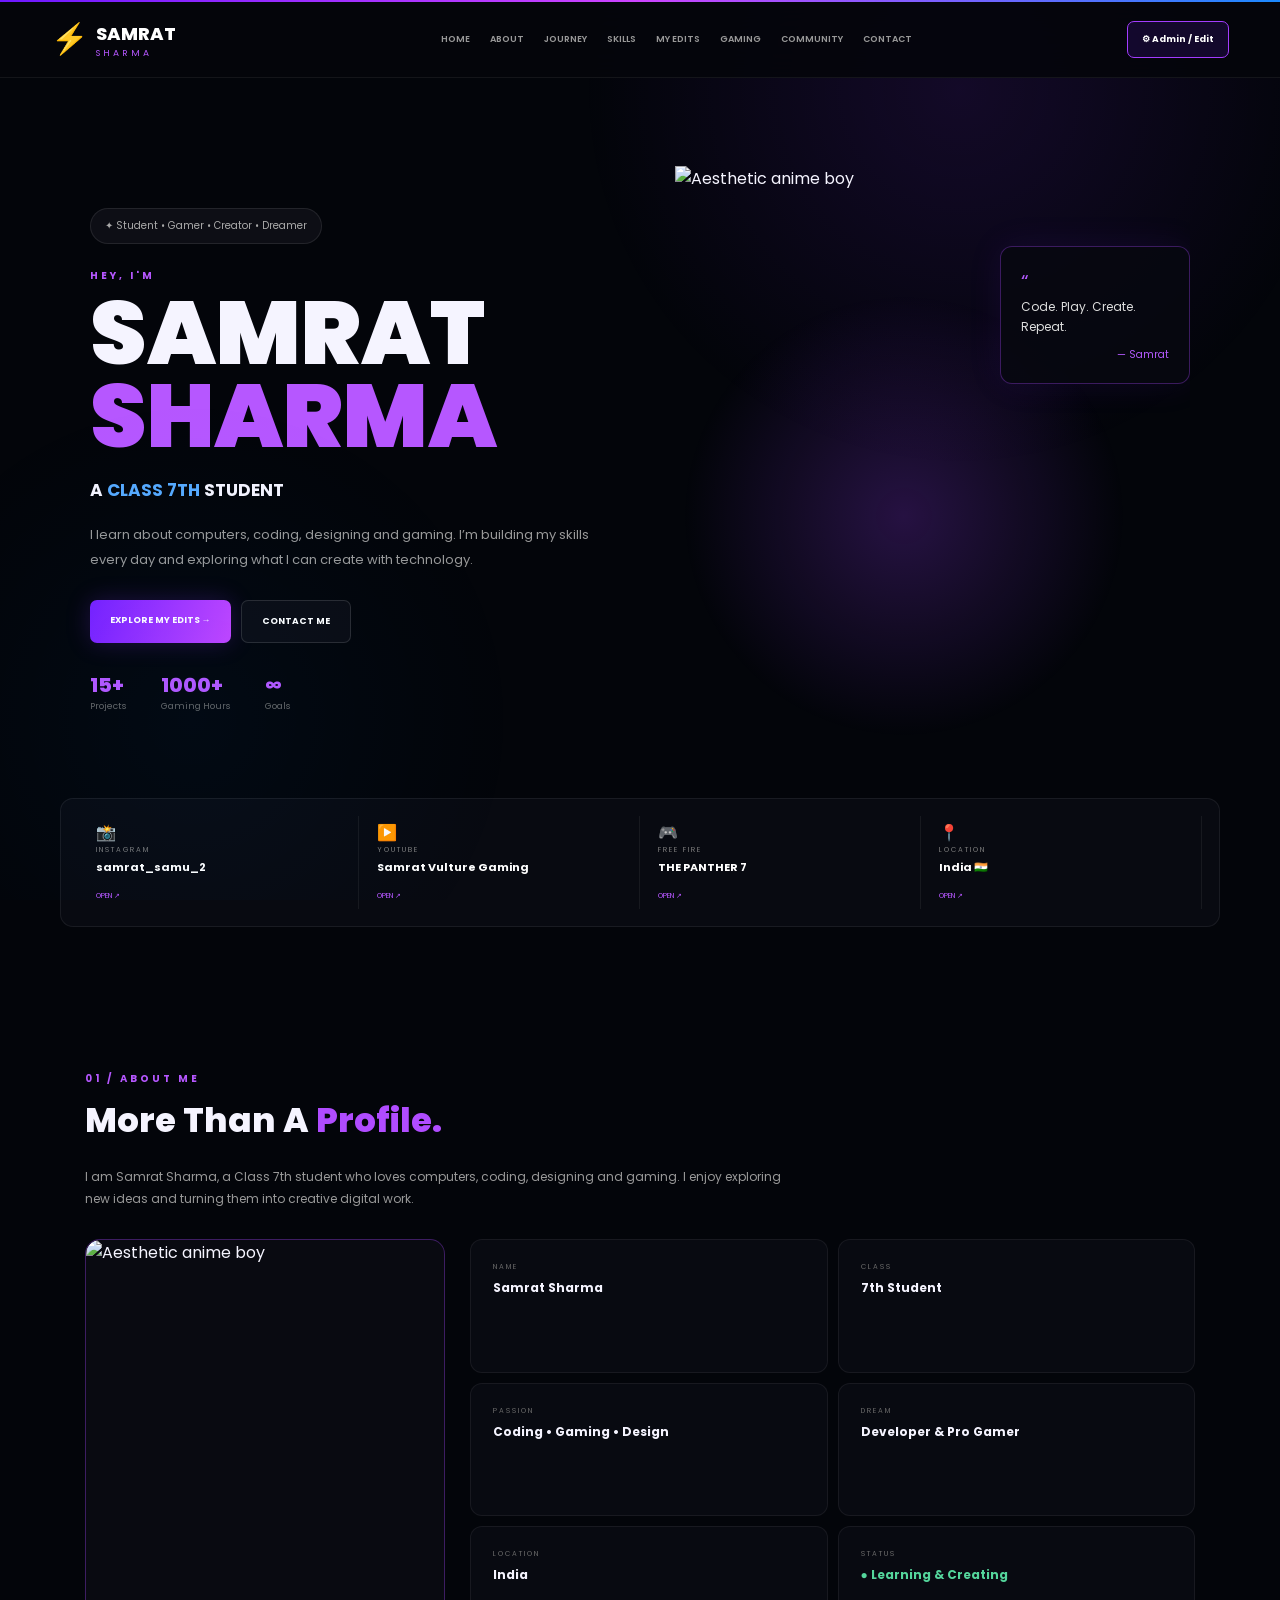
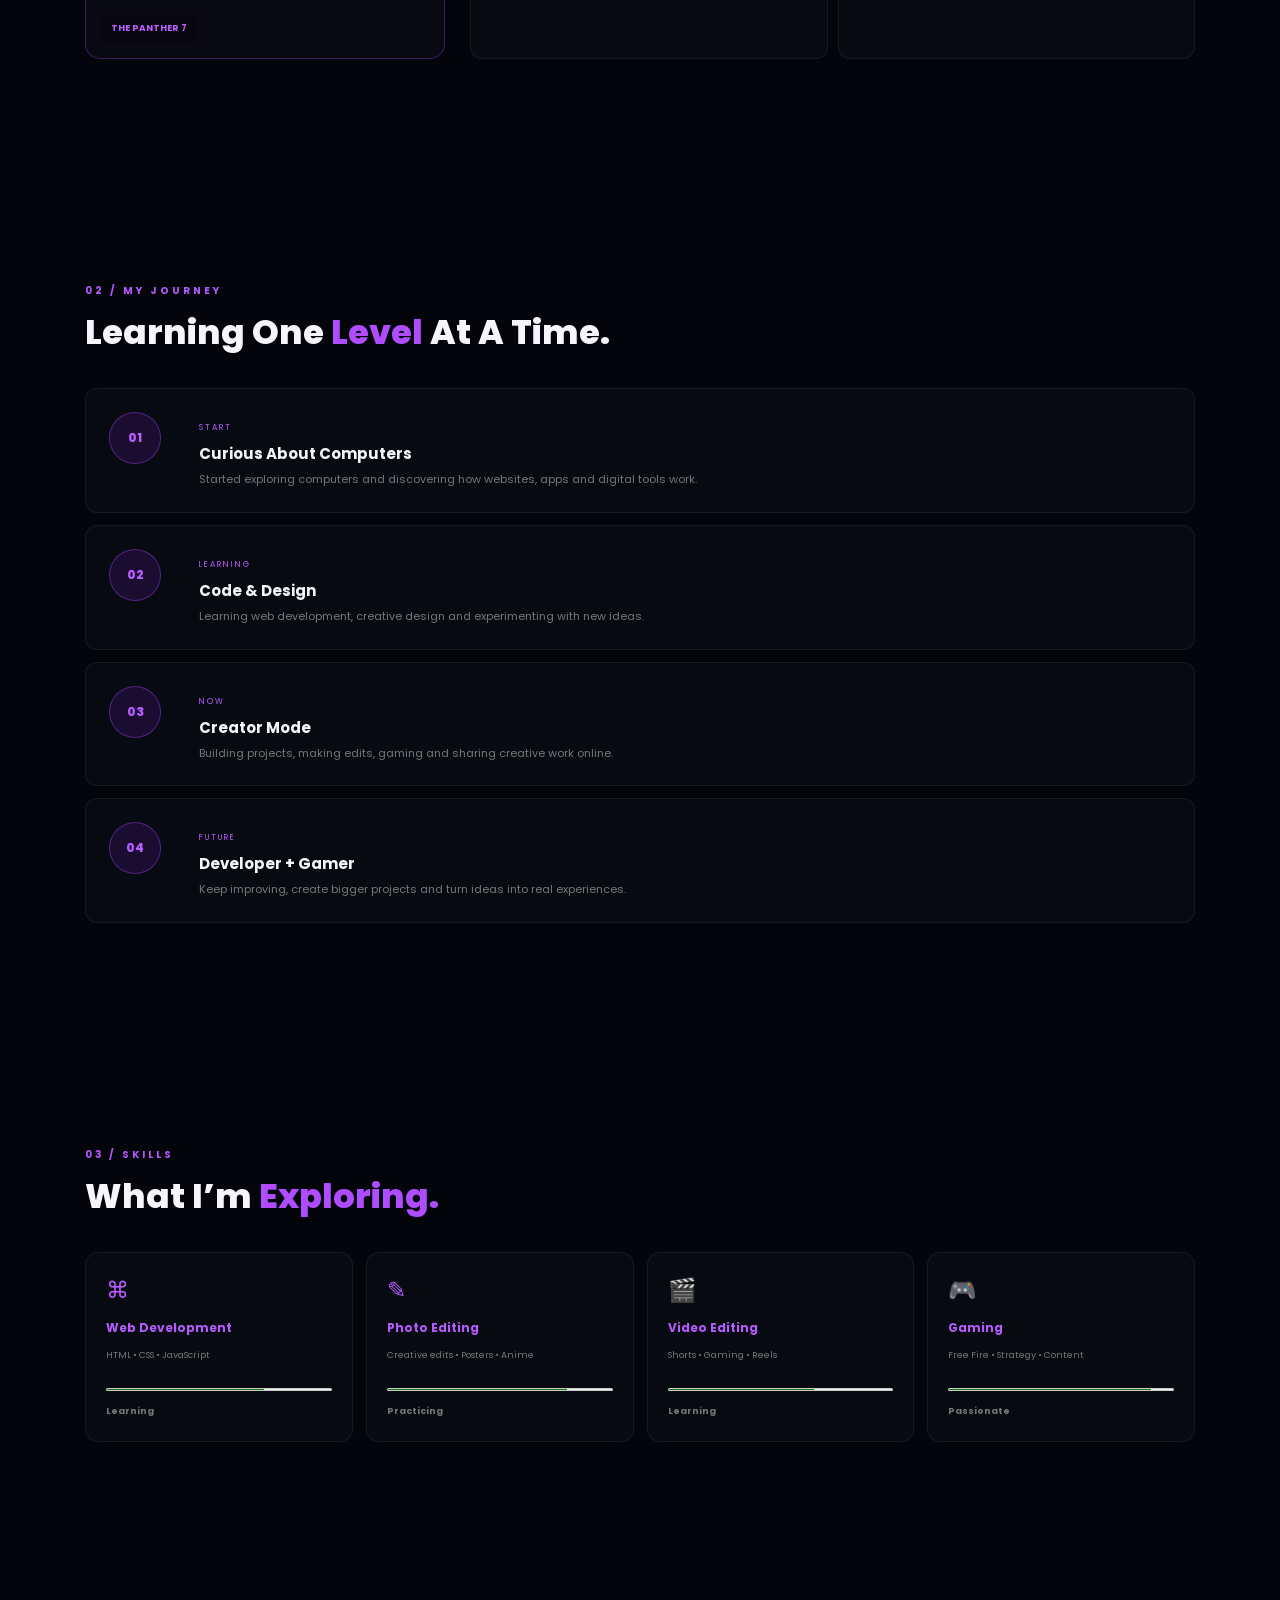
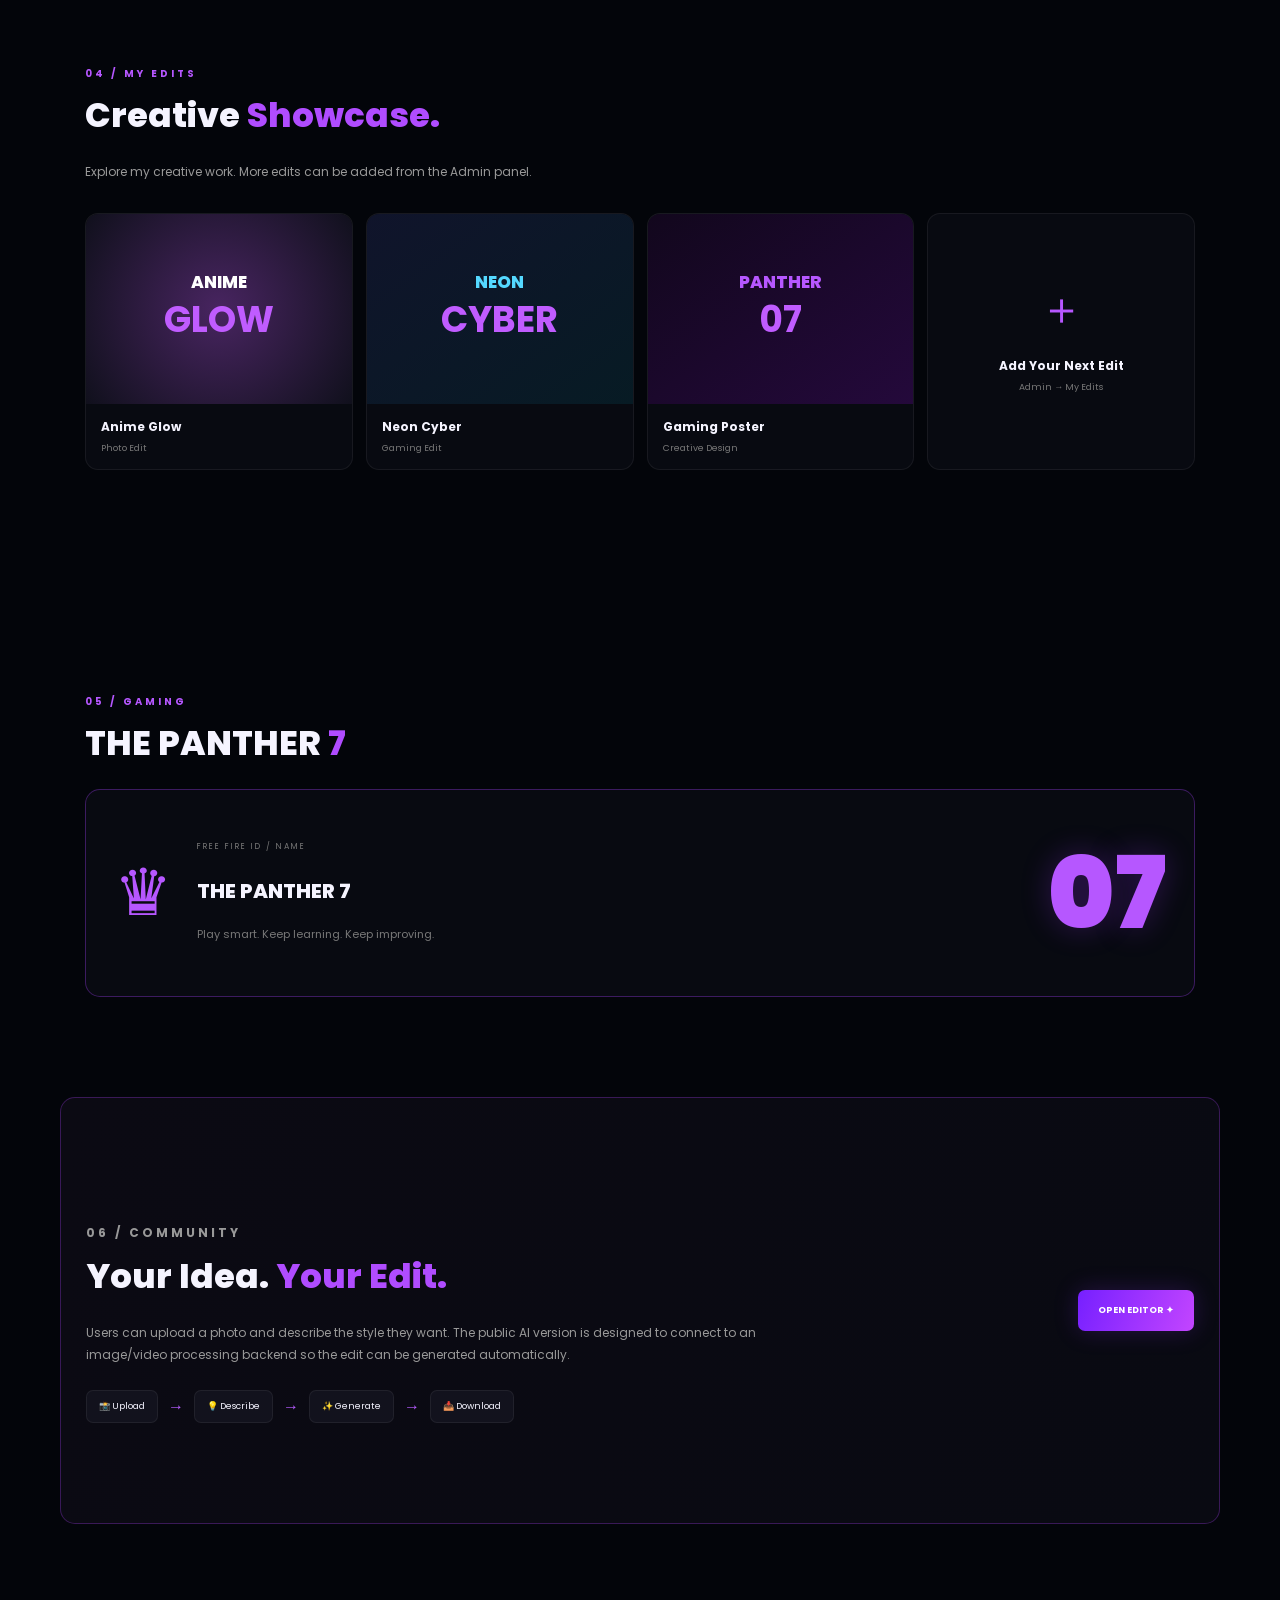
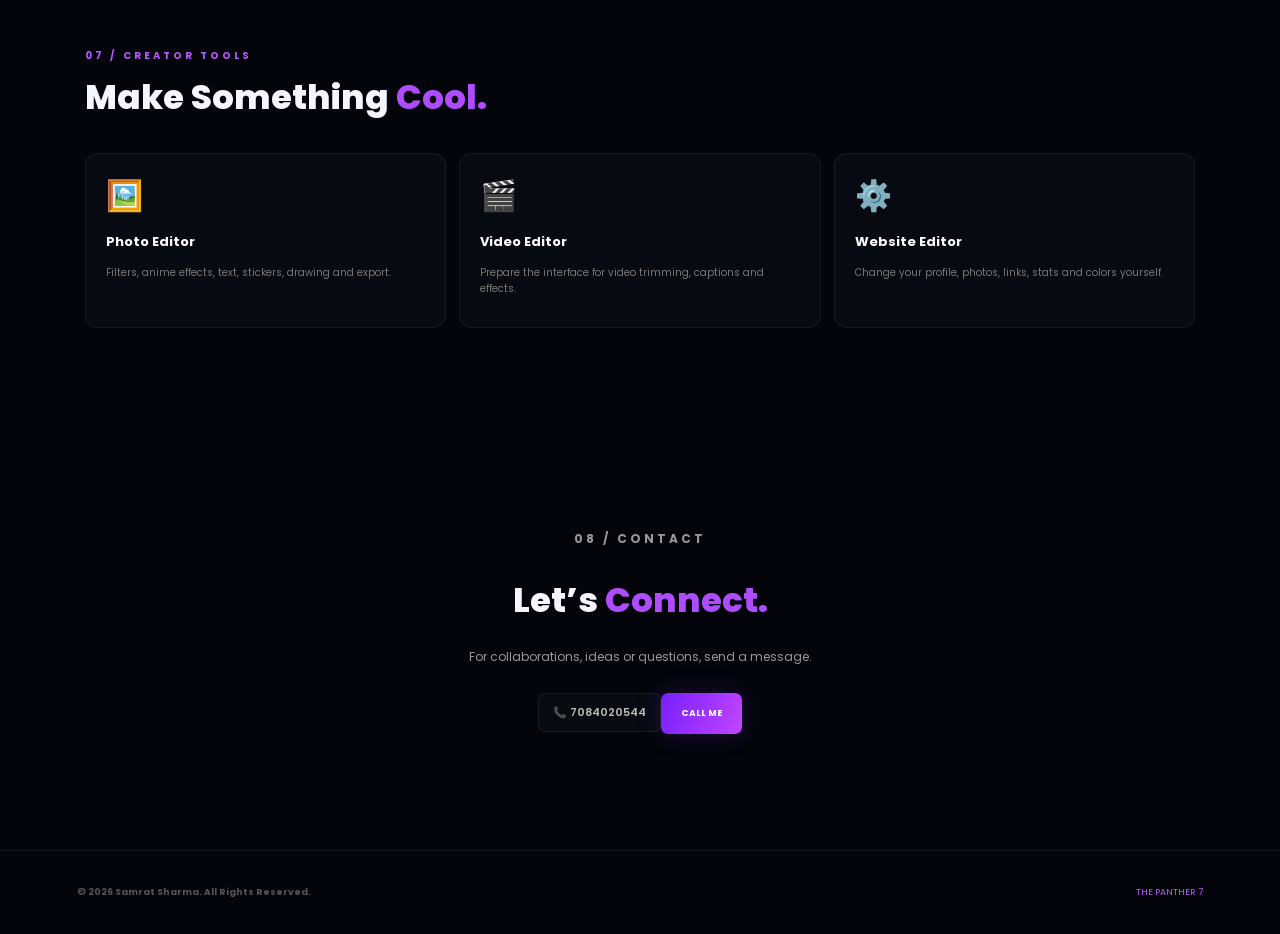
==== index.html @ 7f01b1b5 "Add files via upload" ====
<!doctype html>
<html lang="en"><head>
<meta charset="UTF-8"><meta name="viewport" content="width=device-width,initial-scale=1">
<title>Samrat Sharma — Creator Hub</title>
<link rel="preconnect" href="https://fonts.googleapis.com"><link rel="preconnect" href="https://fonts.gstatic.com" crossorigin>
<link href="https://fonts.googleapis.com/css2?family=Orbitron:wght@500;600;700;800;900&family=Poppins:wght@400;500;600;700&display=swap" rel="stylesheet">
<link rel="stylesheet" href="style.css"></head><body>
<div class="topline"></div>
<header><a class="brand" href="#home"><span>⚡</span><div><b data-e="brand">SAMRAT</b><small data-e="brandSub">SHARMA</small></div></a>
<nav><a href="#home">Home</a><a href="#about">About</a><a href="#journey">Journey</a><a href="#skills">Skills</a><a href="#edits">My Edits</a><a href="#gaming">Gaming</a><a href="#community">Community</a><a href="#contact">Contact</a></nav>
<a class="admin" href="admin.html">⚙ Admin / Edit</a></header>
<main>
<section id="home" class="hero"><div class="hero-copy"><div class="pill" data-e="tagline">✦ Student • Gamer • Creator • Dreamer</div><p class="eyebrow">HEY, I'M</p><h1 data-e="name">SAMRAT <em data-e="surname">SHARMA</em></h1><h2>A <b data-e="class">CLASS 7TH</b> STUDENT</h2><p class="lead" data-e="bio">I learn about computers, coding, designing and gaming. I’m building my skills every day and exploring what I can create with technology.</p><div class="actions"><a class="btn" href="#edits">EXPLORE MY EDITS →</a><a class="btn ghost" href="#contact">CONTACT ME</a></div><div class="mini-stats"><span><b data-e="projects">15+</b> Projects</span><span><b data-e="gamingHours">1000+</b> Gaming Hours</span><span><b data-e="goals">∞</b> Goals</span></div></div>
<div class="hero-art"><div class="glow"></div><img id="heroPhoto" src="assets/aesthetic-boy.png" alt="Aesthetic anime boy"><div class="quote">“<span data-e="quote">Code. Play. Create. Repeat.</span><small>— Samrat</small></div></div></section>

<section class="socialbar"><a data-link="instagramURL" href="https://instagram.com/samrat_samu_2">📸<small>INSTAGRAM</small><b data-e="instagram">samrat_samu_2</b></a><a data-link="youtubeURL" href="https://youtube.com">▶️<small>YOUTUBE</small><b data-e="youtube">Samrat Vulture Gaming</b></a><a href="#gaming">🎮<small>FREE FIRE</small><b data-e="freefire">THE PANTHER 7</b></a><a href="#contact">📍<small>LOCATION</small><b data-e="location">India 🇮🇳</b></a></section>

<section id="about" class="section about"><div class="section-head"><p class="eyebrow">01 / ABOUT ME</p><h2>More Than A <em>Profile.</em></h2><p data-e="aboutBio">I am Samrat Sharma, a Class 7th student who loves computers, coding, designing and gaming. I enjoy exploring new ideas and turning them into creative digital work.</p></div><div class="about-grid"><div class="portrait"><img id="aboutPhoto" src="assets/aesthetic-boy.png" alt="Aesthetic anime boy"><span>THE PANTHER 7</span></div><div class="facts"><div><small>NAME</small><b data-e="factName">Samrat Sharma</b></div><div><small>CLASS</small><b data-e="factClass">7th Student</b></div><div><small>PASSION</small><b data-e="passion">Coding • Gaming • Design</b></div><div><small>DREAM</small><b data-e="dream">Developer & Pro Gamer</b></div><div><small>LOCATION</small><b data-e="factLocation">India</b></div><div><small>STATUS</small><b class="online">● Learning & Creating</b></div></div></div></section>

<section id="journey" class="section"><p class="eyebrow">02 / MY JOURNEY</p><h2>Learning One <em>Level</em> At A Time.</h2><div class="timeline"><article><span>01</span><div><small>START</small><h3>Curious About Computers</h3><p>Started exploring computers and discovering how websites, apps and digital tools work.</p></div></article><article><span>02</span><div><small>LEARNING</small><h3>Code & Design</h3><p>Learning web development, creative design and experimenting with new ideas.</p></div></article><article><span>03</span><div><small>NOW</small><h3>Creator Mode</h3><p>Building projects, making edits, gaming and sharing creative work online.</p></div></article><article><span>04</span><div><small>FUTURE</small><h3>Developer + Gamer</h3><p>Keep improving, create bigger projects and turn ideas into real experiences.</p></div></article></div></section>

<section id="skills" class="section"><p class="eyebrow">03 / SKILLS</p><h2>What I’m <em>Exploring.</em></h2><div class="skill-grid"><article><div>⌘<h3>Web Development</h3></div><p>HTML • CSS • JavaScript</p><meter value="70" min="0" max="100"></meter><b>Learning</b></article><article><div>✎<h3>Photo Editing</h3></div><p>Creative edits • Posters • Anime</p><meter value="80" min="0" max="100"></meter><b>Practicing</b></article><article><div>🎬<h3>Video Editing</h3></div><p>Shorts • Gaming • Reels</p><meter value="65" min="0" max="100"></meter><b>Learning</b></article><article><div>🎮<h3>Gaming</h3></div><p>Free Fire • Strategy • Content</p><meter value="90" min="0" max="100"></meter><b>Passionate</b></article></div></section>

<section id="edits" class="section edits"><div class="section-head"><p class="eyebrow">04 / MY EDITS</p><h2>Creative <em>Showcase.</em></h2><p>Explore my creative work. More edits can be added from the Admin panel.</p></div><div class="edit-grid"><article><div class="edit-art one">ANIME<br><strong>GLOW</strong></div><h3>Anime Glow</h3><span>Photo Edit</span></article><article><div class="edit-art two">NEON<br><strong>CYBER</strong></div><h3>Neon Cyber</h3><span>Gaming Edit</span></article><article><div class="edit-art three">PANTHER<br><strong>07</strong></div><h3>Gaming Poster</h3><span>Creative Design</span></article><article class="add-edit"><div>＋</div><h3>Add Your Next Edit</h3><span>Admin → My Edits</span></article></div></section>

<section id="gaming" class="section gaming"><p class="eyebrow">05 / GAMING</p><h2>THE PANTHER <em>7</em></h2><div class="gamebox"><div class="game-icon">♛</div><div><small>FREE FIRE ID / NAME</small><h3 data-e="freefire2">THE PANTHER 7</h3><p>Play smart. Keep learning. Keep improving.</p></div><div class="game-number">07</div></div></section>

<section id="community" class="section community"><div class="community-copy"><p class="eyebrow">06 / COMMUNITY</p><h2>Your Idea. <em>Your Edit.</em></h2><p>Users can upload a photo and describe the style they want. The public AI version is designed to connect to an image/video processing backend so the edit can be generated automatically.</p><div class="flow"><span>📸 Upload</span><b>→</b><span>💡 Describe</span><b>→</b><span>✨ Generate</span><b>→</b><span>📥 Download</span></div></div><a class="btn" href="studio.html">OPEN EDITOR ✦</a></section>

<section class="section creators"><p class="eyebrow">07 / CREATOR TOOLS</p><h2>Make Something <em>Cool.</em></h2><div class="tool-grid"><a href="studio.html"><span>🖼️</span><h3>Photo Editor</h3><p>Filters, anime effects, text, stickers, drawing and export.</p></a><a href="studio.html"><span>🎬</span><h3>Video Editor</h3><p>Prepare the interface for video trimming, captions and effects.</p></a><a href="admin.html"><span>⚙️</span><h3>Website Editor</h3><p>Change your profile, photos, links, stats and colors yourself.</p></a></div></section>

<section id="contact" class="section contact"><p class="eyebrow">08 / CONTACT</p><h2>Let’s <em>Connect.</em></h2><p>For collaborations, ideas or questions, send a message.</p><div class="phone" data-e="phone">📞 7084020544</div><a class="btn" href="tel:7084020544">CALL ME</a></section>
</main><footer><b data-e="footer">© 2026 Samrat Sharma. All Rights Reserved.</b><span>THE PANTHER 7</span></footer><script src="script.js"></script></body></html>
---- style.css ----
*{box-sizing:border-box}html{scroll-behavior:smooth}:root{--bg:#03050a;--accent:#b657ff;--panel:#080a11;--text:#f5f4ff}body{margin:0;background:var(--bg);color:var(--text);color:#f5f4ff;font-family:Poppins,sans-serif}body:before{content:"";position:fixed;inset:0;pointer-events:none;background:radial-gradient(circle at 75% 10%,#8a2cff20,transparent 30%),radial-gradient(circle at 15% 80%,#008cff0b,transparent 25%)}.topline{height:2px;background:linear-gradient(90deg,#6d18ff,#ce45ff,#1a8cff)}header{position:sticky;top:0;z-index:50;height:76px;padding:0 4%;display:flex;align-items:center;gap:25px;background:#05060be8;border-bottom:1px solid #ffffff10;backdrop-filter:blur(18px)}.brand{display:flex;align-items:center;gap:8px;text-decoration:none;color:#fff;min-width:175px}.brand>span{font-size:30px;color:var(--accent)}.brand b{display:block;font:800 18px Poppins}.brand small{display:block;color:var(--accent);font-size:9px;letter-spacing:3px}nav{display:flex;gap:20px;flex:1;justify-content:center}nav a{color:#999;text-decoration:none;text-transform:uppercase;font:600 9px Poppins}nav a:hover{color:#c15cff}.admin{color:#fff;text-decoration:none;border:1px solid #a33cff;border-radius:7px;padding:11px 14px;background:#7b20ff22;font:700 9px Poppins;white-space:nowrap}.hero{max-width:1350px;min-height:720px;margin:auto;padding:80px 7% 35px;display:grid;grid-template-columns:48% 52%;align-items:center}.pill{display:inline-block;border:1px solid #ffffff17;background:#0d0e15;padding:9px 14px;border-radius:22px;color:#aaa;font-size:10px}.eyebrow{color:var(--accent);font:700 10px Poppins;letter-spacing:3px;margin:24px 0 8px}.hero h1{font:900 clamp(55px,7vw,96px) Poppins;line-height:.92;margin:0}.hero h1 em{display:block;color:var(--accent);font-style:normal}.hero h2{font:700 17px Poppins;margin:20px 0}.hero h2 b{color:#57aaff}.lead{color:#999;max-width:560px;line-height:1.9;font-size:13px}.actions{display:flex;gap:10px;margin:27px 0}.btn{display:inline-block;text-decoration:none;color:#fff;background:linear-gradient(110deg,#7620ff,#c345ff);padding:14px 20px;border-radius:7px;font:700 9px Poppins;box-shadow:0 0 25px #8f2fff35}.btn.ghost{background:#0b0c13;border:1px solid #ffffff20;box-shadow:none}.mini-stats{display:flex;gap:35px;color:#666;font-size:9px}.mini-stats b{display:block;color:var(--accent);font:800 20px Poppins}.hero-art{height:590px;position:relative;display:flex;align-items:flex-end;justify-content:center;overflow:hidden}.hero-art .glow{position:absolute;width:480px;height:480px;border-radius:50%;background:radial-gradient(circle,#9b3dff3b,transparent 65%)}.hero-art img{height:100%;width:80%;object-fit:cover;object-position:center top;mix-blend-mode:screen;mask-image:linear-gradient(#000 75%,transparent)}.quote{position:absolute;right:0;top:80px;width:190px;padding:20px;border:1px solid #a542ff55;background:#070810df;border-radius:12px;color:#b45aff;font-size:20px;box-shadow:0 0 35px #7f2aff18}.quote span{display:block;color:#ddd;font-size:12px;line-height:1.7}.quote small{display:block;text-align:right;font-size:10px;margin-top:10px}.socialbar{max-width:1160px;margin:0 auto 20px;padding:17px;display:grid;grid-template-columns:repeat(4,1fr);background:#080a11;border:1px solid #ffffff12;border-radius:13px}.socialbar a{padding:4px 18px;border-right:1px solid #ffffff10;text-decoration:none;color:#fff}.socialbar small,.socialbar b{display:block}.socialbar small{font-size:7px;color:#777;letter-spacing:2px}.socialbar b{font-size:11px;margin:4px 0}.socialbar a:after{content:"OPEN ↗";font-size:7px;color:var(--accent)}.section{max-width:1160px;margin:auto;padding:100px 25px}.section h2{font:800 34px Poppins;margin:4px 0 20px}.section h2 em{color:#b04cff;font-style:normal}.section-head>p:not(.eyebrow),.community p,.contact p{color:#999;line-height:1.8;font-size:12px;max-width:700px}.about-grid{display:grid;grid-template-columns:360px 1fr;gap:25px;margin-top:30px}.portrait{height:420px;border:1px solid #8d3bdb66;border-radius:15px;overflow:hidden;position:relative;background:#090a11}.portrait img{width:100%;height:100%;object-fit:cover;object-position:center top;mix-blend-mode:screen}.portrait span{position:absolute;bottom:15px;left:15px;padding:8px 10px;border-radius:6px;background:#07080ddc;color:#bd5cff;font:700 9px Poppins}.facts{display:grid;grid-template-columns:1fr 1fr;gap:10px}.facts div{padding:22px;background:#080a11;border:1px solid #ffffff10;border-radius:12px}.facts small{display:block;color:#666;font-size:7px;letter-spacing:2px}.facts b{display:block;margin-top:7px;font-size:12px}.online{color:#54d69c}.timeline{display:grid;gap:12px;margin-top:30px}.timeline article{display:grid;grid-template-columns:70px 1fr;gap:20px;padding:23px;background:#080a11;border:1px solid #ffffff10;border-radius:12px}.timeline article>span{width:52px;height:52px;border-radius:50%;display:grid;place-items:center;background:#6719aa33;border:1px solid #a345ff66;color:#b75cff;font:800 12px Poppins}.timeline small{font-size:8px;color:#b65cff;letter-spacing:2px}.timeline h3{font:700 15px Poppins;margin:5px 0}.timeline p{color:#777;font-size:11px;margin:0;line-height:1.7}.skill-grid,.tool-grid{display:grid;grid-template-columns:repeat(4,1fr);gap:13px;margin-top:30px}.skill-grid article,.tool-grid a{background:#080a11;border:1px solid #ffffff10;border-radius:13px;padding:20px;text-decoration:none;color:#fff}.skill-grid article>div{font-size:23px;color:#b65cff}.skill-grid h3{font:700 12px Poppins}.skill-grid p,.skill-grid b{color:#777;font-size:9px}.skill-grid meter{width:100%;height:5px}.edit-grid{display:grid;grid-template-columns:repeat(4,1fr);gap:13px;margin-top:30px}.edit-grid article{background:#080a11;border:1px solid #ffffff10;border-radius:13px;overflow:hidden}.edit-grid h3,.edit-grid article>span{margin:14px 15px;display:block}.edit-grid h3{font:700 12px Poppins}.edit-grid article>span{font-size:9px;color:#777;margin-top:-8px}.edit-art{height:190px;display:grid;place-content:center;text-align:center;font:800 17px Poppins;color:#fff;line-height:1.4}.edit-art strong{font-size:36px;color:#c05cff}.one{background:radial-gradient(circle,#b64cff55,#10101c),#111}.two{background:linear-gradient(145deg,#10142b,#071b24);color:#54d8ff}.three{background:linear-gradient(145deg,#12071d,#24093b);color:var(--accent)}.add-edit{min-height:250px;display:grid;place-content:center;text-align:center}.add-edit div{font-size:45px;color:var(--accent)}.gamebox{display:flex;align-items:center;gap:25px;padding:28px;border:1px solid #a43cff55;background:#080a11;border-radius:15px}.game-icon{font-size:65px;color:var(--accent)}.gamebox small{font-size:8px;color:#777;letter-spacing:2px}.gamebox h3{font:800 20px Poppins}.gamebox p{color:#777;font-size:11px}.game-number{margin-left:auto;font:900 100px Poppins;color:var(--accent);text-shadow:0 0 30px #9a30ff44}.community{display:flex;align-items:center;justify-content:space-between;gap:30px;border:1px solid #8131bd66;background:linear-gradient(110deg,#0b0a13,#090a12);border-radius:15px}.flow{display:flex;gap:10px;align-items:center;margin-top:25px;flex-wrap:wrap}.flow span{padding:9px 12px;background:#12121d;border:1px solid #ffffff10;border-radius:7px;font-size:9px}.flow b{color:#b65cff}.tool-grid{grid-template-columns:repeat(3,1fr)}.tool-grid a span{font-size:30px}.tool-grid h3{font:700 13px Poppins}.tool-grid p{color:#777;font-size:10px;line-height:1.6}.contact{text-align:center}.contact p{margin:0 auto 25px}footer{padding:35px 6%;border-top:1px solid #ffffff10;display:flex;justify-content:space-between;color:#555;font-size:9px}footer span{color:#b65cff}@media(max-width:950px){nav{display:none}.hero{grid-template-columns:1fr}.hero-art{height:470px}.socialbar,.edit-grid{grid-template-columns:1fr 1fr}.skill-grid{grid-template-columns:1fr 1fr}.about-grid{grid-template-columns:1fr}.portrait{height:350px}.community{flex-direction:column;align-items:flex-start}}@media(max-width:550px){header{padding:0 3%}.admin{font-size:7px}.hero{padding-left:5%;padding-right:5%}.hero h1{font-size:50px}.socialbar,.edit-grid,.skill-grid,.tool-grid,.facts{grid-template-columns:1fr}.game-number{font-size:60px}.section{padding:70px 5%}}

.phone{display:inline-block;margin:0 0 18px;padding:10px 14px;border:1px solid #ffffff12;background:#080a11;border-radius:7px;color:#bbb;font:600 11px Poppins}
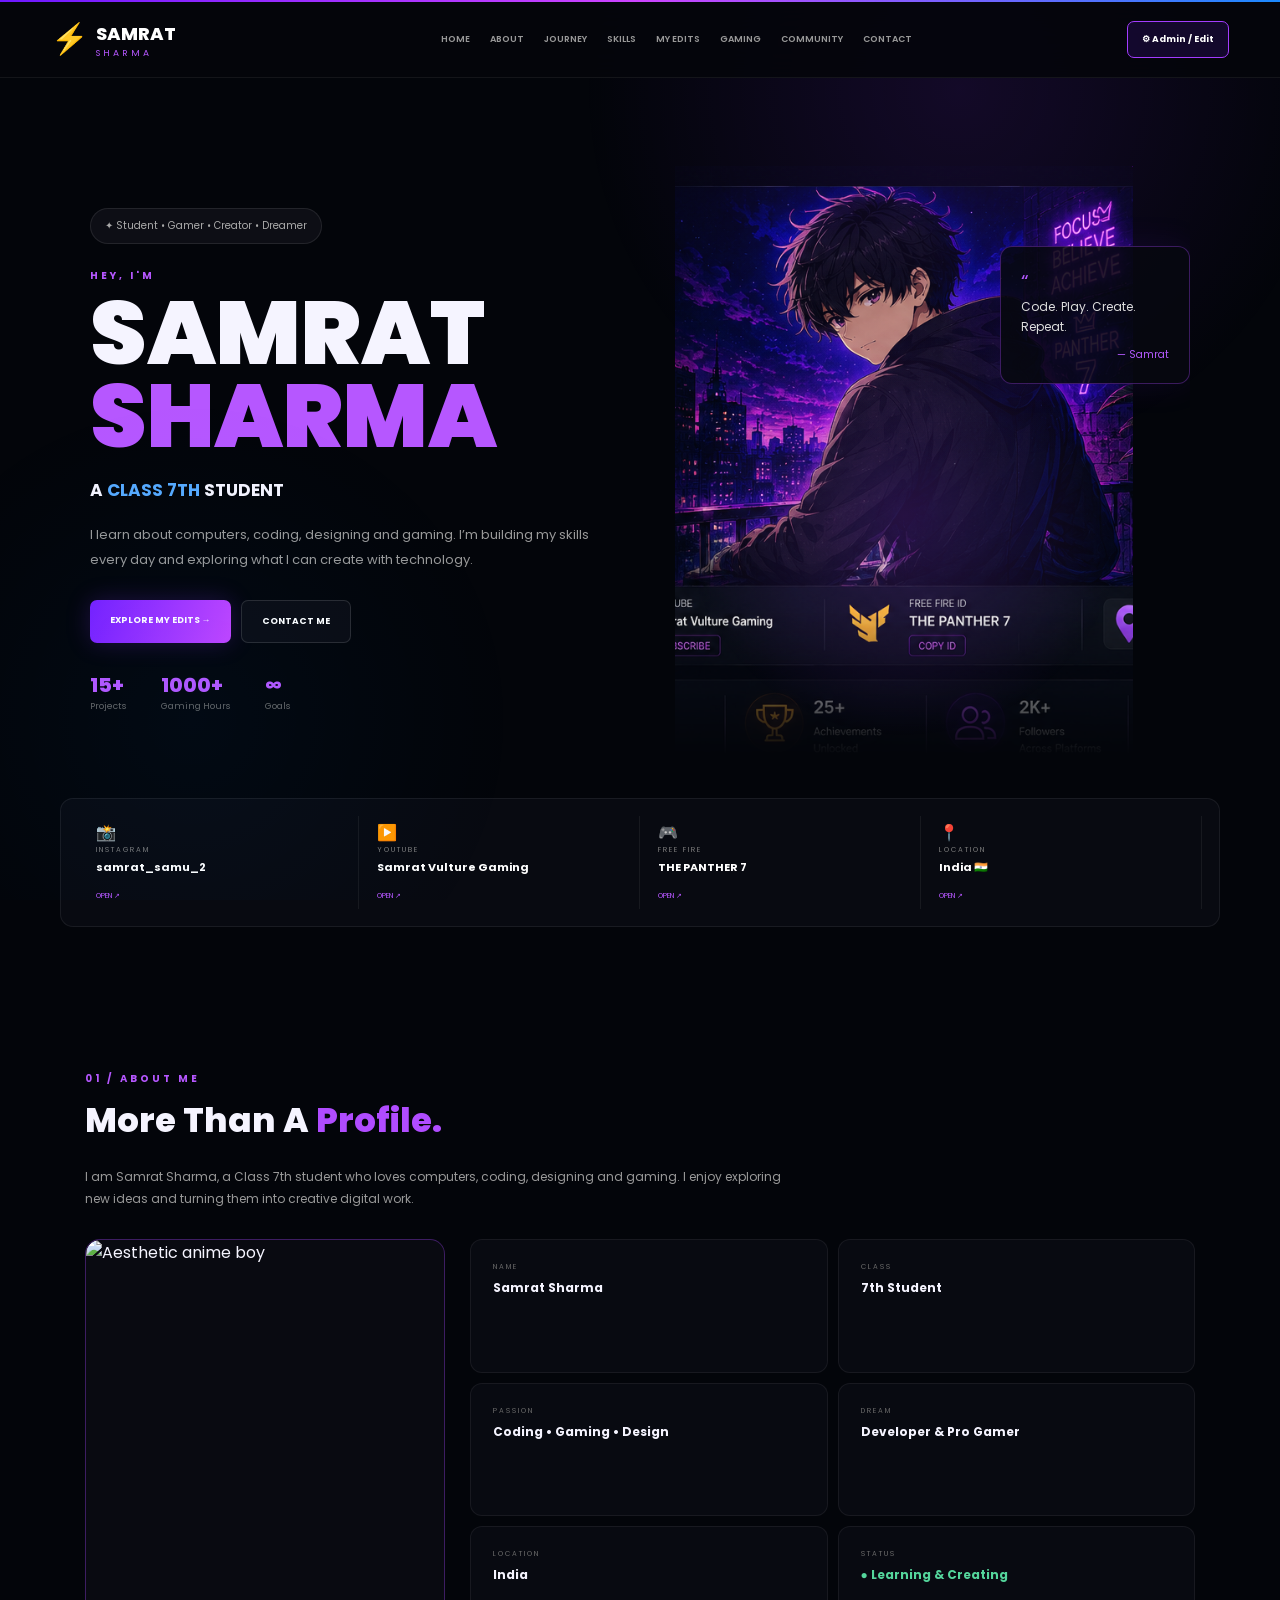
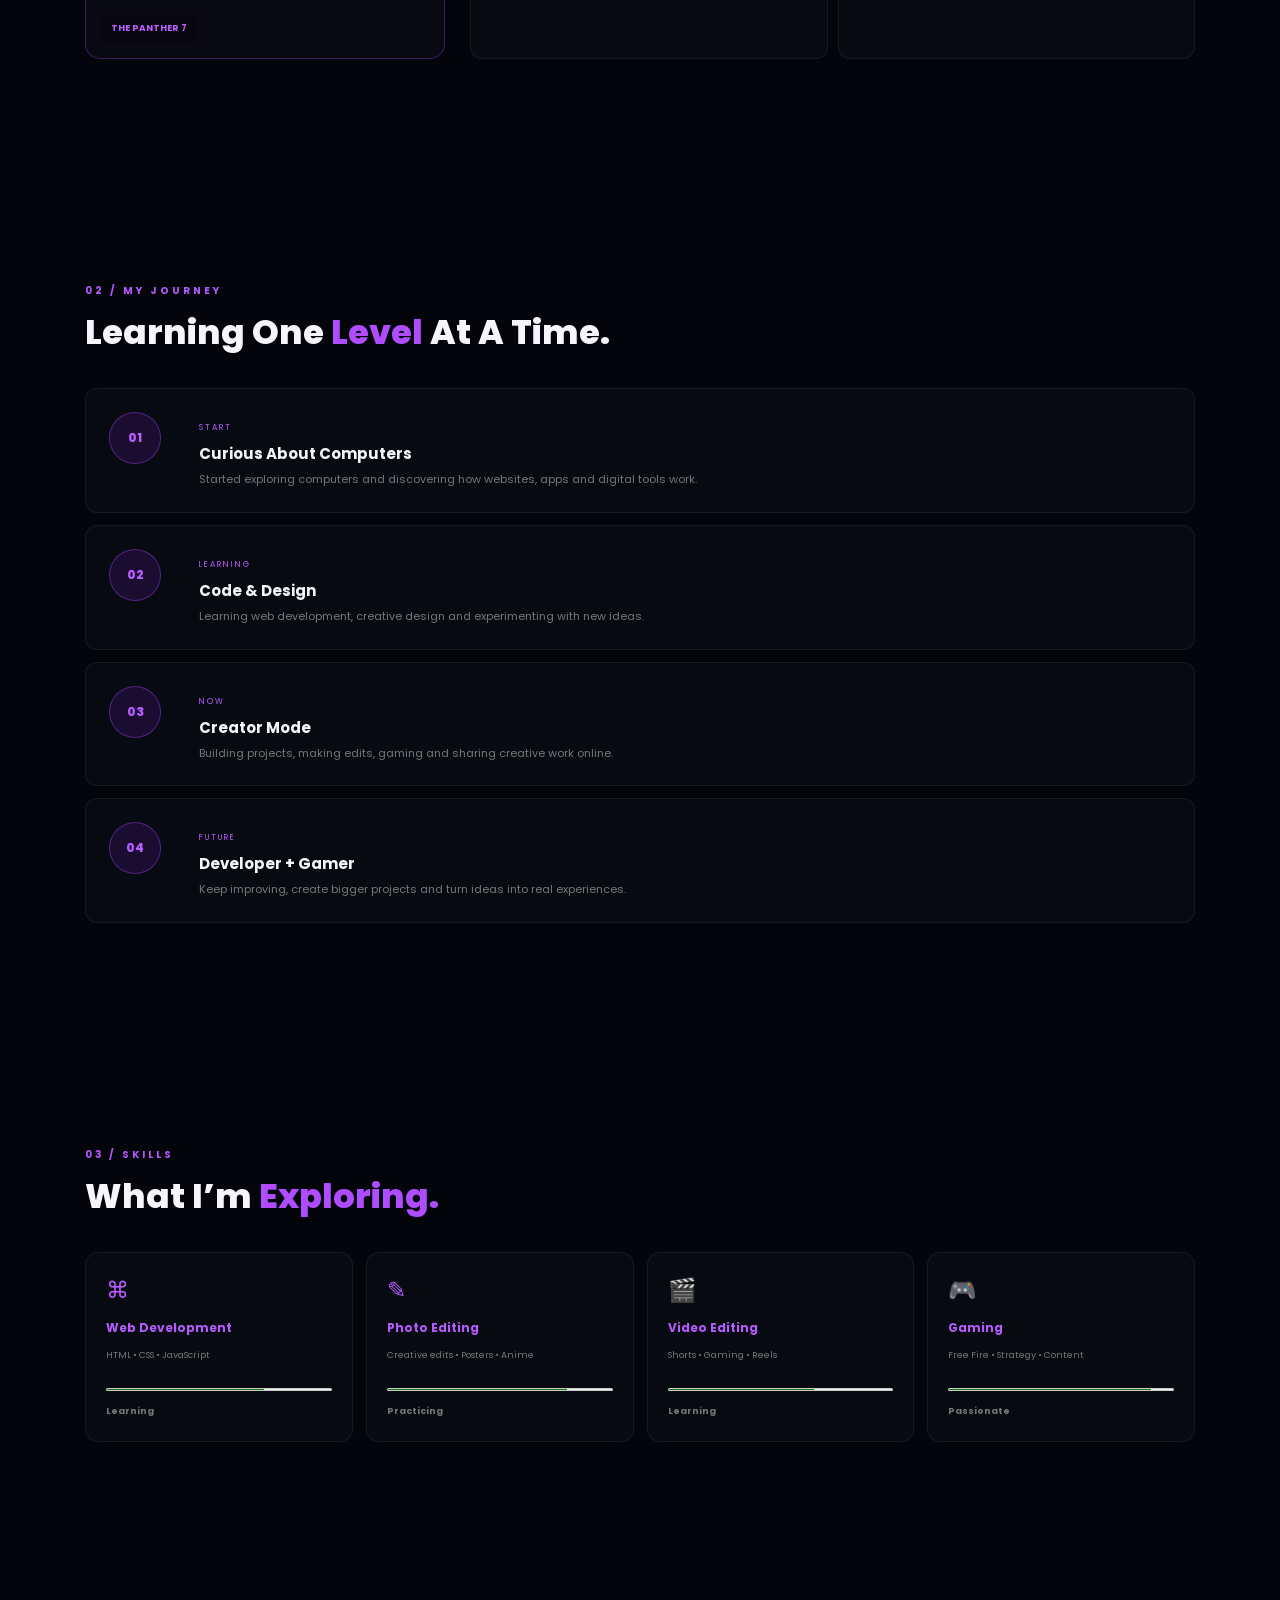
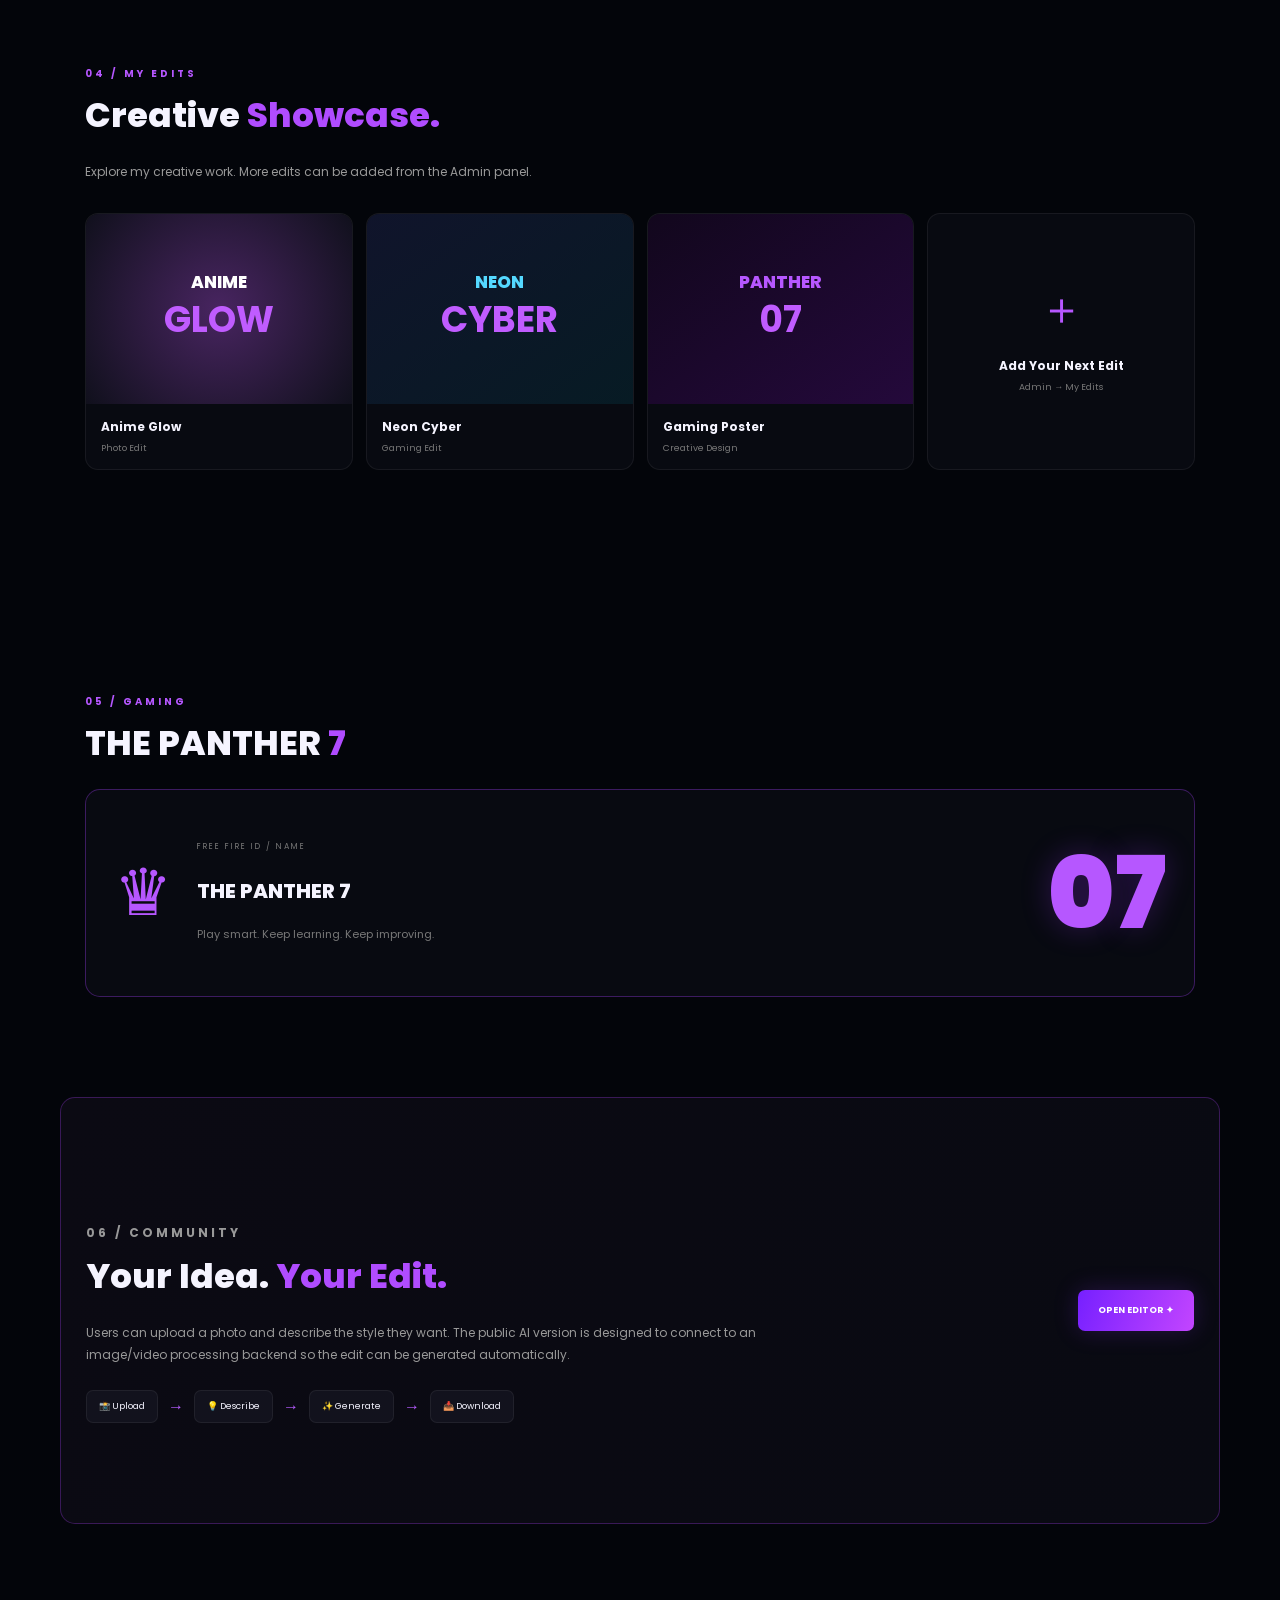
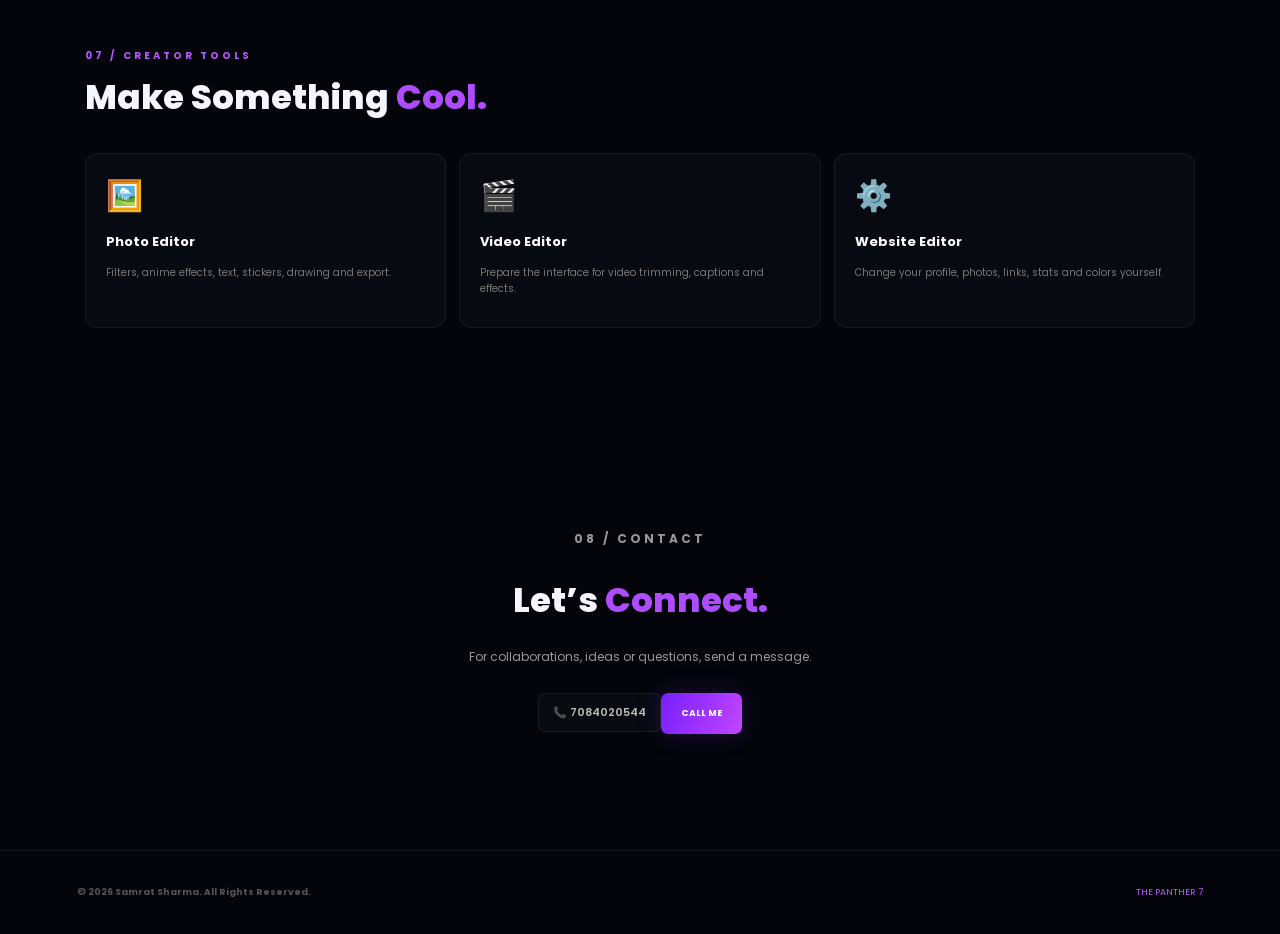
==== commit 14810f40: "Update index.html fix home img" ====
--- a/index.html
+++ b/index.html
@@ -11,7 +11,7 @@
 <a class="admin" href="admin.html">⚙ Admin / Edit</a></header>
 <main>
 <section id="home" class="hero"><div class="hero-copy"><div class="pill" data-e="tagline">✦ Student • Gamer • Creator • Dreamer</div><p class="eyebrow">HEY, I'M</p><h1 data-e="name">SAMRAT <em data-e="surname">SHARMA</em></h1><h2>A <b data-e="class">CLASS 7TH</b> STUDENT</h2><p class="lead" data-e="bio">I learn about computers, coding, designing and gaming. I’m building my skills every day and exploring what I can create with technology.</p><div class="actions"><a class="btn" href="#edits">EXPLORE MY EDITS →</a><a class="btn ghost" href="#contact">CONTACT ME</a></div><div class="mini-stats"><span><b data-e="projects">15+</b> Projects</span><span><b data-e="gamingHours">1000+</b> Gaming Hours</span><span><b data-e="goals">∞</b> Goals</span></div></div>
-<div class="hero-art"><div class="glow"></div><img id="heroPhoto" src="assets/aesthetic-boy.png" alt="Aesthetic anime boy"><div class="quote">“<span data-e="quote">Code. Play. Create. Repeat.</span><small>— Samrat</small></div></div></section>
+<div class="hero-art"><div class="glow"></div><img id="heroPhoto" src="aesthetic-boy.png" alt="Aesthetic anime boy"><div class="quote">“<span data-e="quote">Code. Play. Create. Repeat.</span><small>— Samrat</small></div></div></section>
 
 <section class="socialbar"><a data-link="instagramURL" href="https://instagram.com/samrat_samu_2">📸<small>INSTAGRAM</small><b data-e="instagram">samrat_samu_2</b></a><a data-link="youtubeURL" href="https://youtube.com">▶️<small>YOUTUBE</small><b data-e="youtube">Samrat Vulture Gaming</b></a><a href="#gaming">🎮<small>FREE FIRE</small><b data-e="freefire">THE PANTHER 7</b></a><a href="#contact">📍<small>LOCATION</small><b data-e="location">India 🇮🇳</b></a></section>
 
@@ -30,4 +30,4 @@
 <section class="section creators"><p class="eyebrow">07 / CREATOR TOOLS</p><h2>Make Something <em>Cool.</em></h2><div class="tool-grid"><a href="studio.html"><span>🖼️</span><h3>Photo Editor</h3><p>Filters, anime effects, text, stickers, drawing and export.</p></a><a href="studio.html"><span>🎬</span><h3>Video Editor</h3><p>Prepare the interface for video trimming, captions and effects.</p></a><a href="admin.html"><span>⚙️</span><h3>Website Editor</h3><p>Change your profile, photos, links, stats and colors yourself.</p></a></div></section>
 
 <section id="contact" class="section contact"><p class="eyebrow">08 / CONTACT</p><h2>Let’s <em>Connect.</em></h2><p>For collaborations, ideas or questions, send a message.</p><div class="phone" data-e="phone">📞 7084020544</div><a class="btn" href="tel:7084020544">CALL ME</a></section>
-</main><footer><b data-e="footer">© 2026 Samrat Sharma. All Rights Reserved.</b><span>THE PANTHER 7</span></footer><script src="script.js"></script></body></html>+</main><footer><b data-e="footer">© 2026 Samrat Sharma. All Rights Reserved.</b><span>THE PANTHER 7</span></footer><script src="script.js"></script></body></html>
